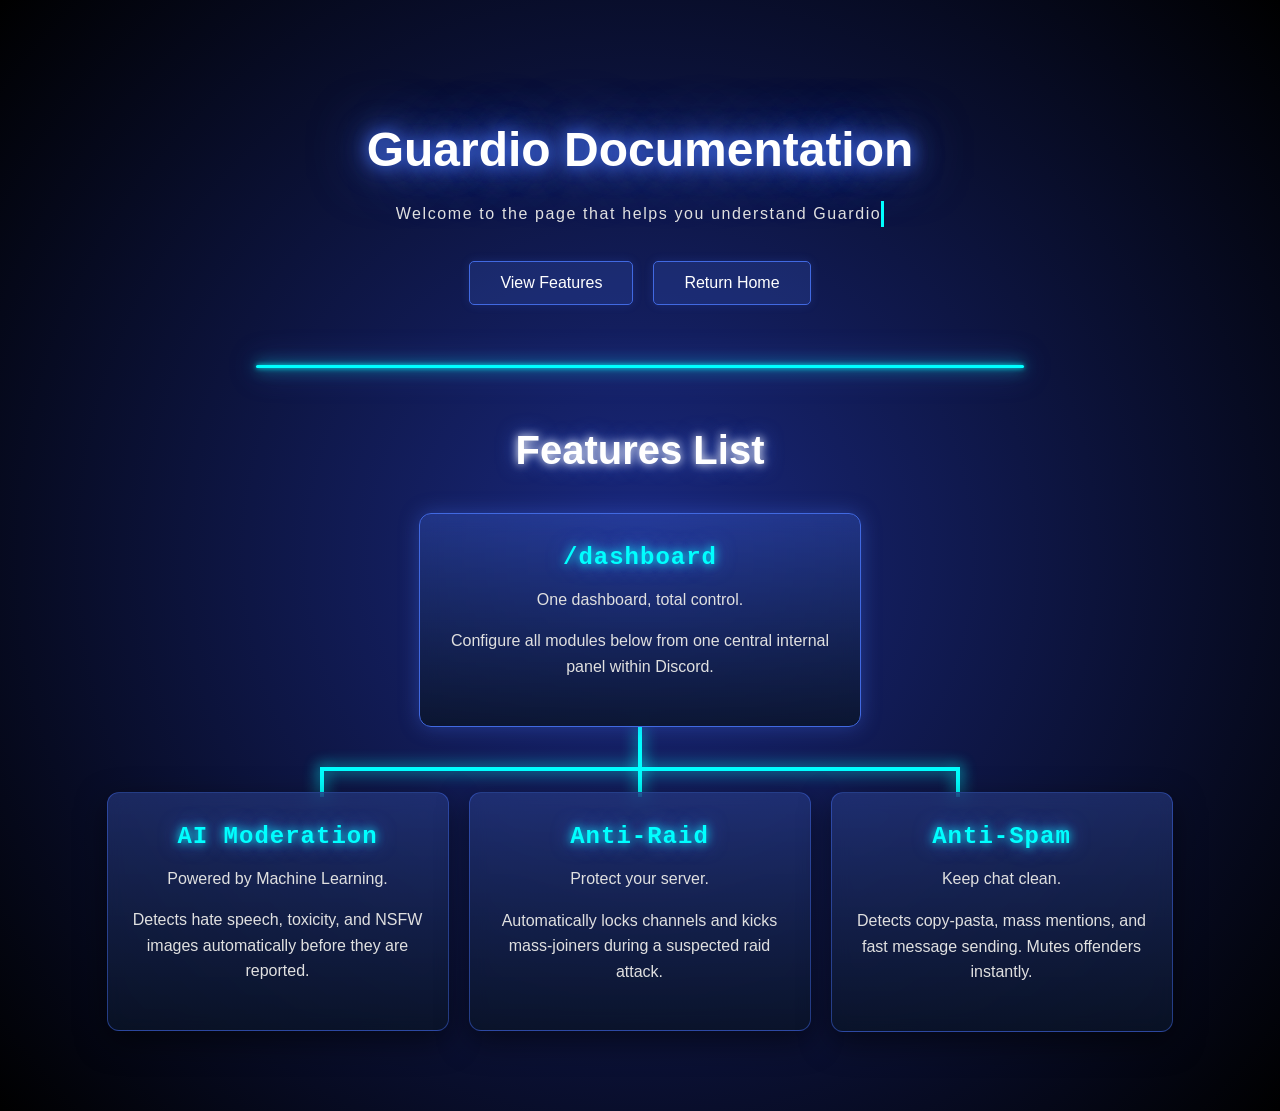
==== doc.html @ 2ddb9635 "Add files via upload" ====
<!-- 
    This file displays the documentation for Guardio. It uses a custom "Tree Layout" 
    structure to visualize the relationship between the main Dashboard command and its 
    sub-features (AI, Anti-Raid, Anti-Spam). The .tree-section holds the diagram, 
    .parent-card is the top node, and CSS classes like .branch-lines draw the neon 
    connectors between them automatically based on the styles in style.css.
-->

<!DOCTYPE html>
<html lang="en">
<head>
    <meta charset="UTF-8">
    <meta name="viewport" content="width=device-width, initial-scale=1.0">
    <title>Guardio Documentation</title>
    <link rel="stylesheet" href="style.css">
</head>
<body>

    <h1>Guardio Documentation</h1>
    <p class="typewriter">Welcome to the page that helps you understand Guardio</p>

    <div class="nav-container">
        <a href="#features-list">
            <button>View Features</button>
        </a>

        <a href="index.html">
            <button>Return Home</button>
        </a>
    </div>

    <hr class="neon-line">
	
    <div id="features-list">
        <h2>Features List</h2>
        
        <div class="tree-section">
            
            <div class="feature-card parent-card">
                <h3 class="command">/dashboard</h3>
                <p>One dashboard, total control.</p>
                <p>Configure all modules below from one central internal panel within Discord.</p>
            </div>

            <div class="connector-vertical"></div>
            <div class="branch-lines">
                <div class="line-drop left"></div>
                <div class="line-drop center"></div>
                <div class="line-drop right"></div>
            </div>

            <div class="children-row">
                
                <div class="feature-card">
                    <h3 class="command">AI Moderation</h3>
                    <p>Powered by Machine Learning.</p>
                    <p>Detects hate speech, toxicity, and NSFW images automatically before they are reported.</p>
                </div>

                <div class="feature-card">
                    <h3 class="command">Anti-Raid</h3>
                    <p>Protect your server.</p>
                    <p>Automatically locks channels and kicks mass-joiners during a suspected raid attack.</p>
                </div>

                <div class="feature-card">
                    <h3 class="command">Anti-Spam</h3>
                    <p>Keep chat clean.</p>
                    <p>Detects copy-pasta, mass mentions, and fast message sending. Mutes offenders instantly.</p>
                </div>

            </div>
        </div>

    </div>

</body>
</html>
---- style.css ----
html {
    scroll-behavior: smooth;
}

body {
    margin: 0;
    min-height: 100vh;
    background: radial-gradient(circle at center, #1a2980 0%, #000000 100%); /* Deep Blue to Black */
    color: white;
    text-align: center;
    font-family: Arial, sans-serif;
    overflow-x: hidden; /* Prevents scrollbar if glow is too wide */
}

/* --- TYPOGRAPHY --- */

h1 {
    padding-top: 10vh;
    font-size: 3rem;
    text-shadow: 0 0 15px #4169E1, 0 0 30px #4169E1, 0 0 60px #4169E1;
    margin-bottom: 0.5em;
}

.landing-title {
    padding-top: 40vh;
}

h2 {
    font-size: 2.5rem;
    margin-top: 40px;
    margin-bottom: 40px;
    text-shadow: 0 0 10px #fff, 0 0 20px #4169E1;
    font-weight: bold;
}

h3 {
    margin-bottom: 10px;
    font-size: 1.5rem;
    letter-spacing: 1px;
}

p {
    font-size: 16px;
    color: #e0e0e0;
    line-height: 1.6;
    margin-bottom: 1em;
}



.nav-container {
    margin: 30px 0;
    display: flex;
    justify-content: center;
    gap: 20px;
}

button {
    background: rgba(65, 105, 225, 0.2); /* Slight background fill */
    border: 1px solid #4169E1;
    color: white;
    padding: 12px 30px;
    font-size: 1rem;
    border-radius: 5px;
    cursor: pointer;
    transition: all 0.3s ease;
    box-shadow: 0 0 10px rgba(65, 105, 225, 0.2);
}

button:hover {
    background-color: #4169E1;
    box-shadow: 0 0 15px #4169E1, 0 0 30px #4169E1;
    transform: translateY(-2px);
    border-color: #fff;
}


.neon-line {
    width: 60%;
    margin: 60px auto;
    border: 0;
    height: 3px;
    background-color: #00ffff;
    border-radius: 5px;
    box-shadow: 
        0 0 5px  #00ffff,
        0 0 15px #00ffff,
        0 0 30px #4169E1;
}


.features-container {
    display: flex;
    flex-wrap: wrap;
    justify-content: center;
    gap: 20px;
    max-width: 1000px;
    margin: 0 auto 50px auto;
    padding: 0 20px;
}

.feature-card {
    /* Blue Gradient Background */
    background: linear-gradient(180deg, rgba(40, 60, 134, 0.6) 0%, rgba(10, 20, 40, 0.8) 100%);
    border: 1px solid rgba(65, 105, 225, 0.5);
    border-radius: 12px;
    padding: 30px 20px;
    width: 300px;
    transition: transform 0.3s ease, border-color 0.3s ease;
    backdrop-filter: blur(10px);
    box-shadow: 0 10px 30px rgba(0, 0, 0, 0.5);
    position: relative;
    z-index: 2; /* Ensures cards sit ON TOP of lines */
}

.feature-card:hover {
    transform: translateY(-5px);
    border-color: #00ffff;
    box-shadow: 0 15px 40px rgba(65, 105, 225, 0.3);
}

.command {
    font-family: 'Courier New', monospace;
    font-weight: bold;
    color: #00ffff;
    text-shadow: 0 0 10px #00ffff, 0 0 20px #4169E1;
    margin-top: 0;
}


.typewriter {
    display: inline-block;
    overflow: hidden;
    border-right: 3px solid #00ffff;
    white-space: nowrap;
    margin: 0 auto;
    letter-spacing: 0.10em;
    animation: 
        typing 4.5s steps(40, end),
        blink-caret 0.75s step-end infinite;
}

@keyframes typing {
    from { width: 0 }
    to { width: 100% }
}

@keyframes blink-caret {
    from, to { border-color: transparent }
    50% { border-color: #00ffff; }
}


.tree-section {
    display: flex;
    flex-direction: column;
    align-items: center;
    margin-bottom: 80px;
    position: relative;
}

.parent-card {
    width: 400px; /* Slightly wider as per image */
    border-color: #4169E1;
    box-shadow: 0 0 20px rgba(65, 105, 225, 0.4);
    background: linear-gradient(180deg, rgba(65, 105, 225, 0.3) 0%, rgba(10, 20, 40, 0.8) 100%);
}

.connector-vertical {
    width: 4px; /* Thicker line */
    height: 40px; /* Fixed height creates space so lines don't overlap box */
    background-color: #00ffff;
    box-shadow: 0 0 15px #00ffff;
    margin: 0 auto;
    z-index: 1;
}

.branch-lines {
    position: relative;
    /* Calculated Width: 3 cards (300px) + 2 gaps (20px) = 940px */
    width: 940px; 
    height: 30px; /* Height for the drop lines */
    margin-bottom: -5px; /* Slight overlap to connect to children */
}

/*The Horizontal Line itself*/
.branch-lines::before {
    content: '';
    position: absolute;
    top: 0;
    /* Start at center of first card (150px) and end at center of last card */
    left: 150px; 
    right: 150px;
    height: 4px;
    background-color: #00ffff;
    box-shadow: 0 0 15px #00ffff;
}

/* The Vertical Drop Lines */
.branch-lines .line-drop {
    position: absolute;
    top: 0;
    width: 4px;
    height: 30px;
    background-color: #00ffff;
    box-shadow: 0 0 15px #00ffff;
}

/* Positioning drops exactly at card centers */
.line-drop.left { left: 150px; } /* Center of 300px card */
.line-drop.center { left: 50%; transform: translateX(-50%); height: 35px; top: -5px; } /* Connects to main vertical */
.line-drop.right { right: 150px; }

/* 3. The Row of Children */
.children-row {
    display: flex;
    justify-content: center;
    gap: 20px; /* Must match calculation above */
    flex-wrap: wrap;
    position: relative;
    z-index: 2; /* Brings cards above lines */
}

/* Mobile Responsiveness */
@media (max-width: 980px) {
    .branch-lines, .connector-vertical { display: none; }
    .children-row { flex-direction: column; align-items: center; margin-top: 30px; }
    .parent-card { width: 300px; }
    .branch-lines { width: 100%; }
}
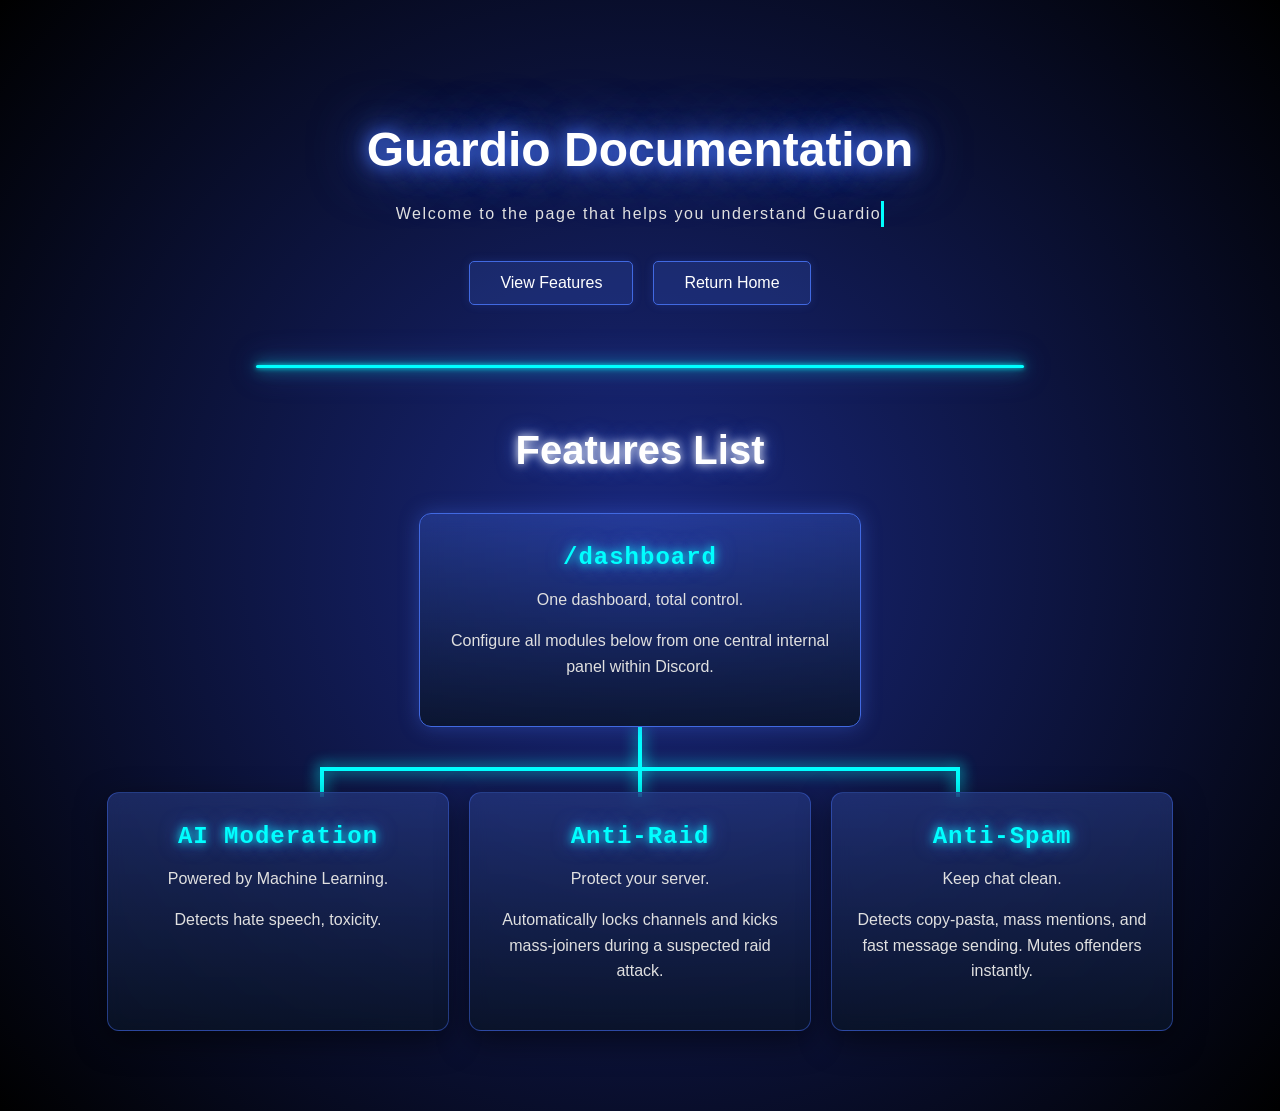
==== commit 9469dd5a: "Update doc.html" ====
--- a/doc.html
+++ b/doc.html
@@ -55,7 +55,7 @@
                 <div class="feature-card">
                     <h3 class="command">AI Moderation</h3>
                     <p>Powered by Machine Learning.</p>
-                    <p>Detects hate speech, toxicity, and NSFW images automatically before they are reported.</p>
+                    <p>Detects hate speech, toxicity.</p>
                 </div>
 
                 <div class="feature-card">
@@ -76,4 +76,4 @@
     </div>
 
 </body>
-</html>+</html>
--- a/style.css
+++ b/style.css
@@ -9,10 +9,10 @@
     color: white;
     text-align: center;
     font-family: Arial, sans-serif;
-    overflow-x: hidden; /* Prevents scrollbar if glow is too wide */
-}
-
-/* --- TYPOGRAPHY --- */
+    overflow-x: hidden; /*Prevents scrollbar if glow is too wide*/
+}
+
+/*Typing Effect*/
 
 h1 {
     padding-top: 10vh;
@@ -56,7 +56,7 @@
 }
 
 button {
-    background: rgba(65, 105, 225, 0.2); /* Slight background fill */
+    background: rgba(65, 105, 225, 0.2); /*Slight background fill*/
     border: 1px solid #4169E1;
     color: white;
     padding: 12px 30px;
@@ -100,7 +100,7 @@
 }
 
 .feature-card {
-    /* Blue Gradient Background */
+    /*Blue Gradient Background*/
     background: linear-gradient(180deg, rgba(40, 60, 134, 0.6) 0%, rgba(10, 20, 40, 0.8) 100%);
     border: 1px solid rgba(65, 105, 225, 0.5);
     border-radius: 12px;
@@ -110,7 +110,7 @@
     backdrop-filter: blur(10px);
     box-shadow: 0 10px 30px rgba(0, 0, 0, 0.5);
     position: relative;
-    z-index: 2; /* Ensures cards sit ON TOP of lines */
+    z-index: 2; /*Ensures cards sit ON TOP of lines*/
 }
 
 .feature-card:hover {
@@ -160,15 +160,15 @@
 }
 
 .parent-card {
-    width: 400px; /* Slightly wider as per image */
+    width: 400px; /*Slightly wider as per image*/
     border-color: #4169E1;
     box-shadow: 0 0 20px rgba(65, 105, 225, 0.4);
     background: linear-gradient(180deg, rgba(65, 105, 225, 0.3) 0%, rgba(10, 20, 40, 0.8) 100%);
 }
 
 .connector-vertical {
-    width: 4px; /* Thicker line */
-    height: 40px; /* Fixed height creates space so lines don't overlap box */
+    width: 4px; /*Thicker line*/
+    height: 40px; /*Fixed height creates space so lines don't overlap box*/
     background-color: #00ffff;
     box-shadow: 0 0 15px #00ffff;
     margin: 0 auto;
@@ -177,7 +177,6 @@
 
 .branch-lines {
     position: relative;
-    /* Calculated Width: 3 cards (300px) + 2 gaps (20px) = 940px */
     width: 940px; 
     height: 30px; /* Height for the drop lines */
     margin-bottom: -5px; /* Slight overlap to connect to children */
@@ -188,7 +187,7 @@
     content: '';
     position: absolute;
     top: 0;
-    /* Start at center of first card (150px) and end at center of last card */
+    /* Start at center of first card and end at center of last card */
     left: 150px; 
     right: 150px;
     height: 4px;
@@ -221,10 +220,10 @@
     z-index: 2; /* Brings cards above lines */
 }
 
-/* Mobile Responsiveness */
-@media (max-width: 980px) {
+
+@media (max-width: 980px) { /* Mobile Responsiveness */
     .branch-lines, .connector-vertical { display: none; }
     .children-row { flex-direction: column; align-items: center; margin-top: 30px; }
     .parent-card { width: 300px; }
     .branch-lines { width: 100%; }
-}+}
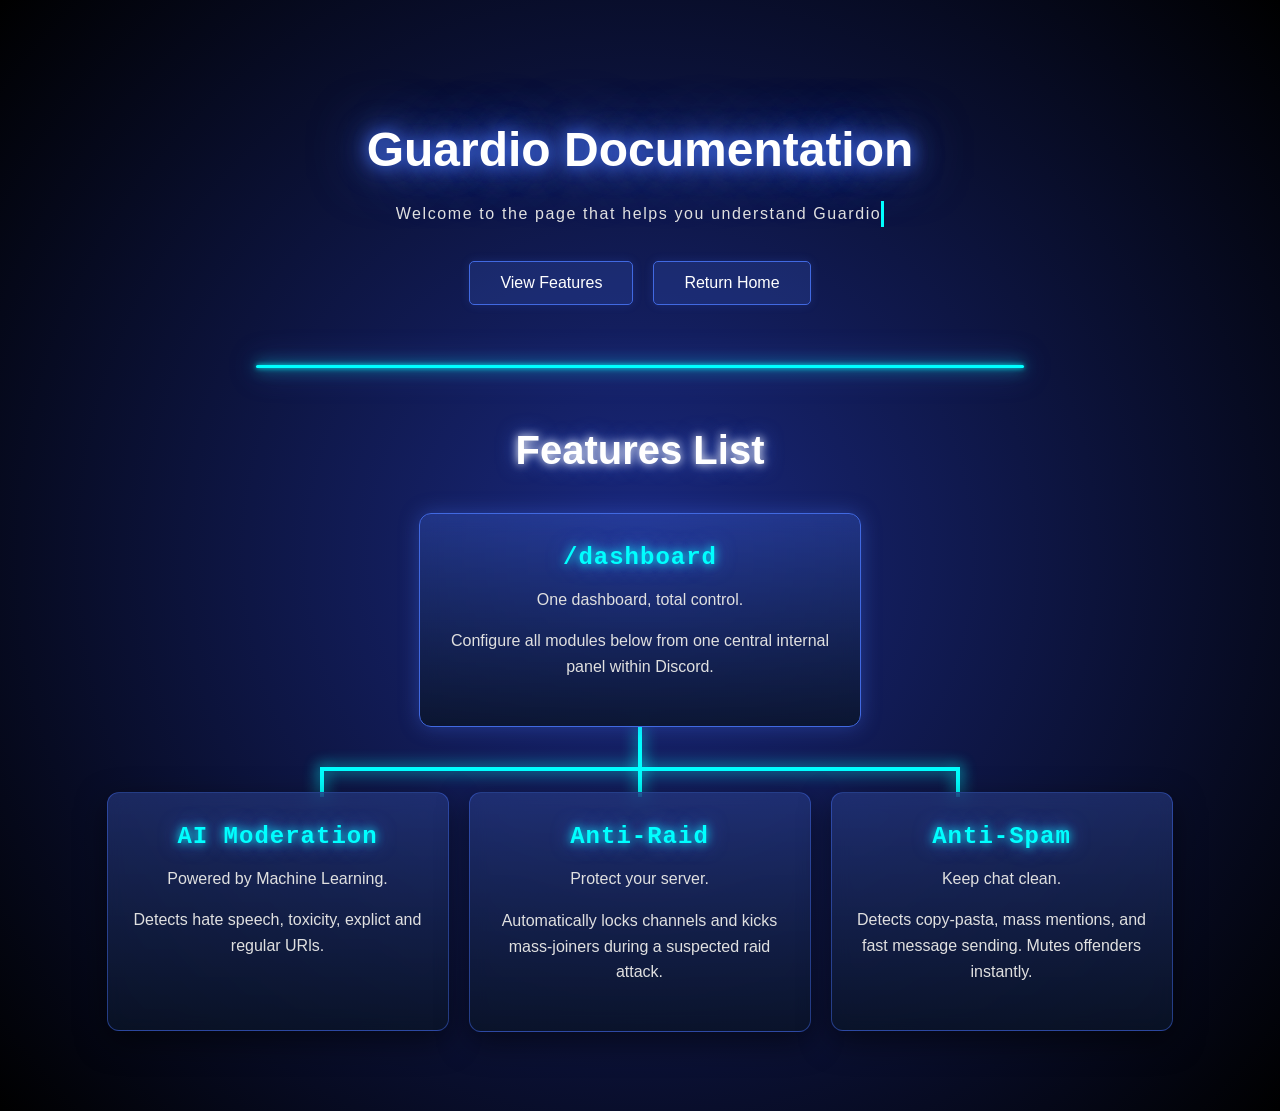
==== commit 2ee65460: "Update doc.html" ====
--- a/doc.html
+++ b/doc.html
@@ -1,12 +1,3 @@
-
-<!-- 
-    This file displays the documentation for Guardio. It uses a custom "Tree Layout" 
-    structure to visualize the relationship between the main Dashboard command and its 
-    sub-features (AI, Anti-Raid, Anti-Spam). The .tree-section holds the diagram, 
-    .parent-card is the top node, and CSS classes like .branch-lines draw the neon 
-    connectors between them automatically based on the styles in style.css.
--->
-
 <!DOCTYPE html>
 <html lang="en">
 <head>
@@ -55,7 +46,7 @@
                 <div class="feature-card">
                     <h3 class="command">AI Moderation</h3>
                     <p>Powered by Machine Learning.</p>
-                    <p>Detects hate speech, toxicity.</p>
+                    <p>Detects hate speech, toxicity, explict and regular URls.</p>
                 </div>
 
                 <div class="feature-card">
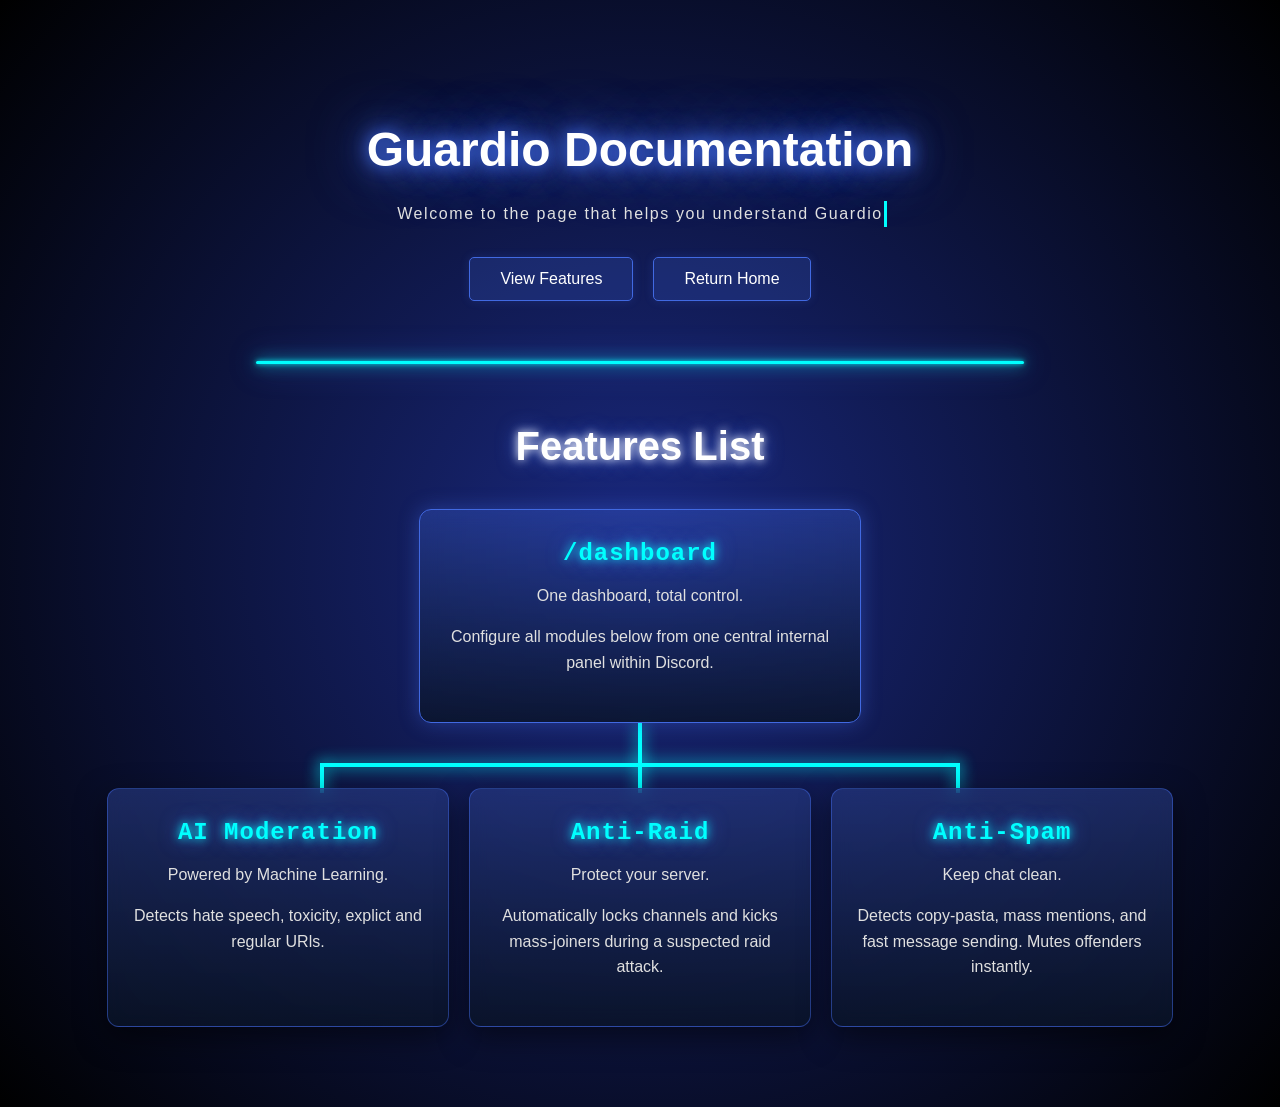
==== commit 9a794042: "Update doc.html" ====
--- a/doc.html
+++ b/doc.html
@@ -9,7 +9,12 @@
 <body>
 
     <h1>Guardio Documentation</h1>
-    <p class="typewriter">Welcome to the page that helps you understand Guardio</p>
+    
+    <!-- Typewriter wrapper ensures exact width is calculated -->
+    <div class="typewriter-wrapper">
+        <p class="typewriter-hidden" aria-hidden="true">Welcome to the page that helps you understand Guardio</p>
+        <p class="typewriter">Welcome to the page that helps you understand Guardio</p>
+    </div>
 
     <div class="nav-container">
         <a href="#features-list">
--- a/style.css
+++ b/style.css
@@ -128,15 +128,31 @@
 }
 
 
+.typewriter-wrapper {
+    display: inline-block;
+    position: relative;
+    margin: 0 auto;
+}
+
+.typewriter-hidden {
+    visibility: hidden;
+    white-space: nowrap;
+    letter-spacing: 0.10em;
+    margin: 0;
+    padding-right: 3px;
+}
+
 .typewriter {
-    display: inline-block;
+    position: absolute;
+    top: 0;
+    left: 0;
     overflow: hidden;
     border-right: 3px solid #00ffff;
     white-space: nowrap;
-    margin: 0 auto;
+    margin: 0;
     letter-spacing: 0.10em;
     animation: 
-        typing 4.5s steps(40, end),
+        typing 2.5s steps(40, end) forwards,
         blink-caret 0.75s step-end infinite;
 }
 
